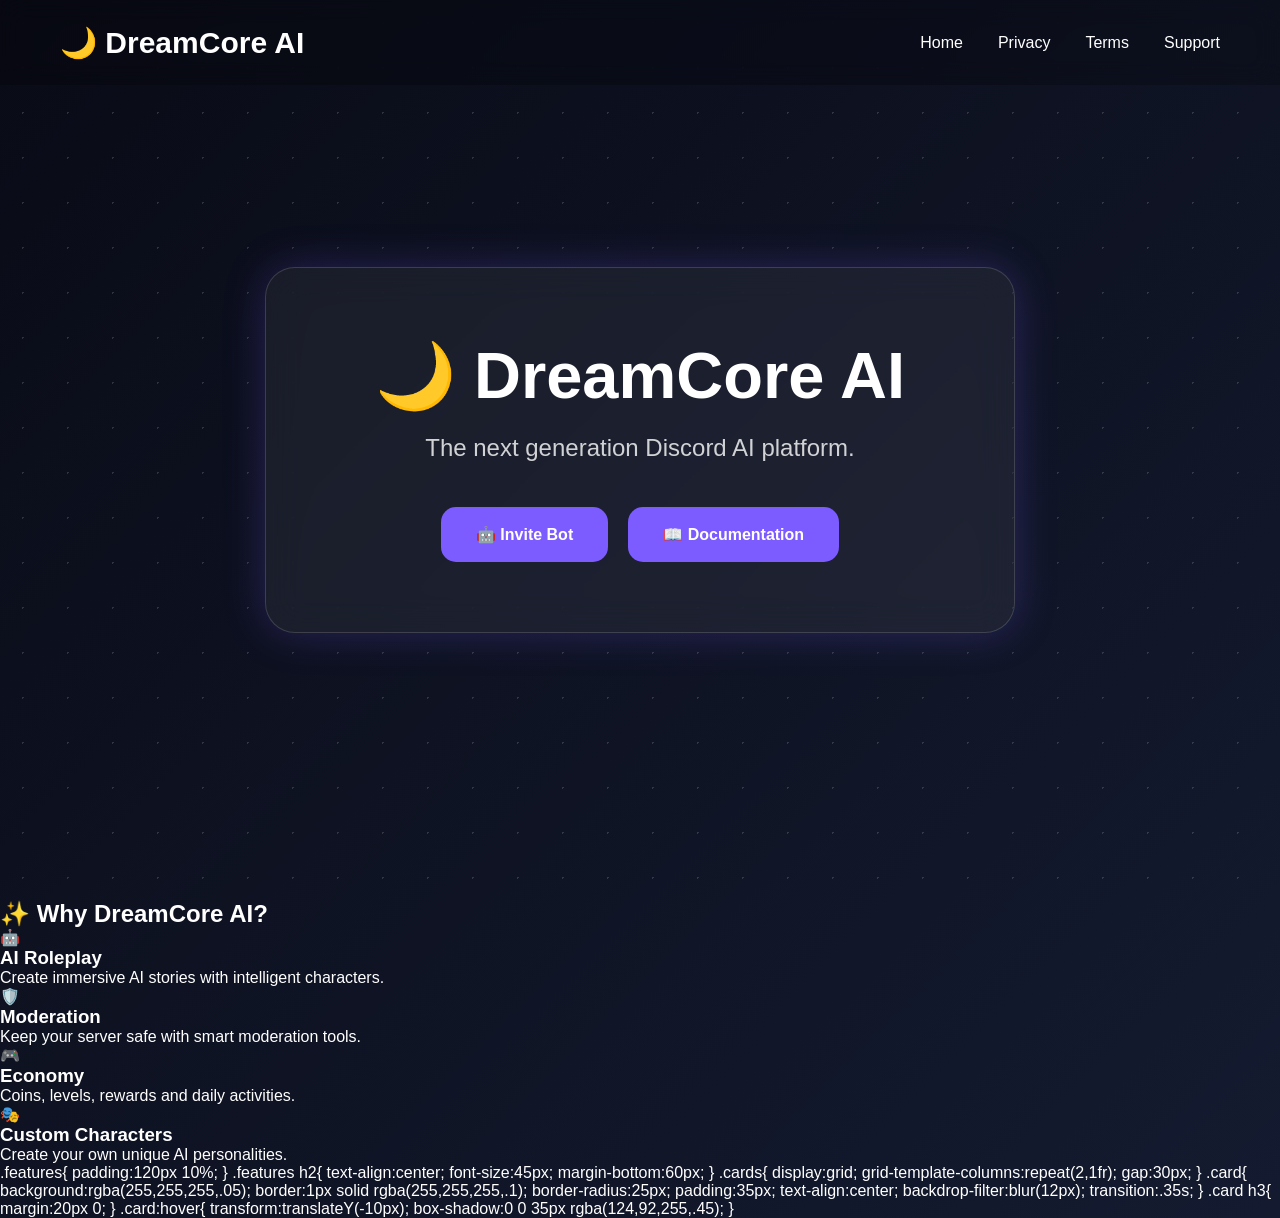
==== index.html @ 028b4680 "Update index.html" ====
<!DOCTYPE html>
<html lang="en">

<head>
    <meta charset="UTF-8">
    <meta name="viewport" content="width=device-width, initial-scale=1.0">
    <title>DreamCore AI</title>

    <link rel="stylesheet" href="css/style.css">
</head>

<body>

    <div class="stars"></div>

    <nav>

        <div class="logo">
            🌙 DreamCore AI
        </div>

        <div class="nav-links">
            <a href="#">Home</a>
            <a href="privacy.html">Privacy</a>
            <a href="terms.html">Terms</a>
            <a href="#">Support</a>
        </div>

    </nav>

    <section class="hero">

        <div class="container">

            <h1>🌙 DreamCore AI</h1>

            <p class="subtitle">
                The next generation Discord AI platform.
            </p>

            <div class="buttons">

                <a href="#">🤖 Invite Bot</a>

                <a href="#">📖 Documentation</a>

            </div>

        </div>

    </section>

    <section class="features">

        <h2>✨ Why DreamCore AI?</h2>

        <div class="cards">

            <div class="card">
                🤖
                <h3>AI Roleplay</h3>
                <p>Create immersive AI stories with intelligent characters.</p>
            </div>

            <div class="card">
                🛡️
                <h3>Moderation</h3>
                <p>Keep your server safe with smart moderation tools.</p>
            </div>

            <div class="card">
                🎮
                <h3>Economy</h3>
                <p>Coins, levels, rewards and daily activities.</p>
            </div>

            <div class="card">
                🎭
                <h3>Custom Characters</h3>
                <p>Create your own unique AI personalities.</p>
            </div>

        </div>

    </section>

</body>

</html>
.features{

    padding:120px 10%;

}

.features h2{

    text-align:center;

    font-size:45px;

    margin-bottom:60px;

}

.cards{

    display:grid;

    grid-template-columns:repeat(2,1fr);

    gap:30px;

}

.card{

    background:rgba(255,255,255,.05);

    border:1px solid rgba(255,255,255,.1);

    border-radius:25px;

    padding:35px;

    text-align:center;

    backdrop-filter:blur(12px);

    transition:.35s;

}

.card h3{

    margin:20px 0;

}

.card:hover{

    transform:translateY(-10px);

    box-shadow:0 0 35px rgba(124,92,255,.45);

}
---- css/style.css ----
*{
    margin:0;
    padding:0;
    box-sizing:border-box;
}

body{

    font-family:Arial,sans-serif;

    background:linear-gradient(135deg,#090B16,#141B30);

    color:white;

    overflow:hidden;

}

.stars{

    position:fixed;

    width:100%;

    height:100%;

    background-image:
    radial-gradient(white 1px,transparent 1px);

    background-size:45px 45px;

    opacity:.15;

    animation:moveStars 45s linear infinite;

    z-index:-1;

}

@keyframes moveStars{

    from{

        transform:translateY(0);

    }

    to{

        transform:translateY(-60px);

    }

}

nav{

    position:fixed;

    top:0;

    width:100%;

    padding:25px 60px;

    display:flex;

    justify-content:space-between;

    align-items:center;

    background:rgba(0,0,0,.2);

    backdrop-filter:blur(12px);

}

.logo{

    font-size:30px;

    font-weight:bold;

}

.nav-links{

    display:flex;

    gap:35px;

}

.nav-links a{

    text-decoration:none;

    color:white;

    transition:.3s;

}

.nav-links a:hover{

    color:#7C5CFF;

}

.hero{

    display:flex;

    justify-content:center;

    align-items:center;

    height:100vh;

}

.container{

    width:750px;

    text-align:center;

    background:rgba(255,255,255,.06);

    border:1px solid rgba(255,255,255,.15);

    backdrop-filter:blur(18px);

    padding:70px;

    border-radius:30px;

    box-shadow:0 0 40px rgba(124,92,255,.25);

}

h1{

    font-size:65px;

    margin-bottom:20px;

}

.subtitle{

    font-size:24px;

    opacity:.8;

    margin-bottom:45px;

}

.buttons{

    display:flex;

    justify-content:center;

    gap:20px;

}

.buttons a{

    background:#7C5CFF;

    color:white;

    text-decoration:none;

    padding:18px 35px;

    border-radius:15px;

    transition:.3s;

    font-weight:bold;

}

.buttons a:hover{

    transform:translateY(-6px);

    box-shadow:0 0 30px rgba(124,92,255,.7);

    background:#5F46D8;

}
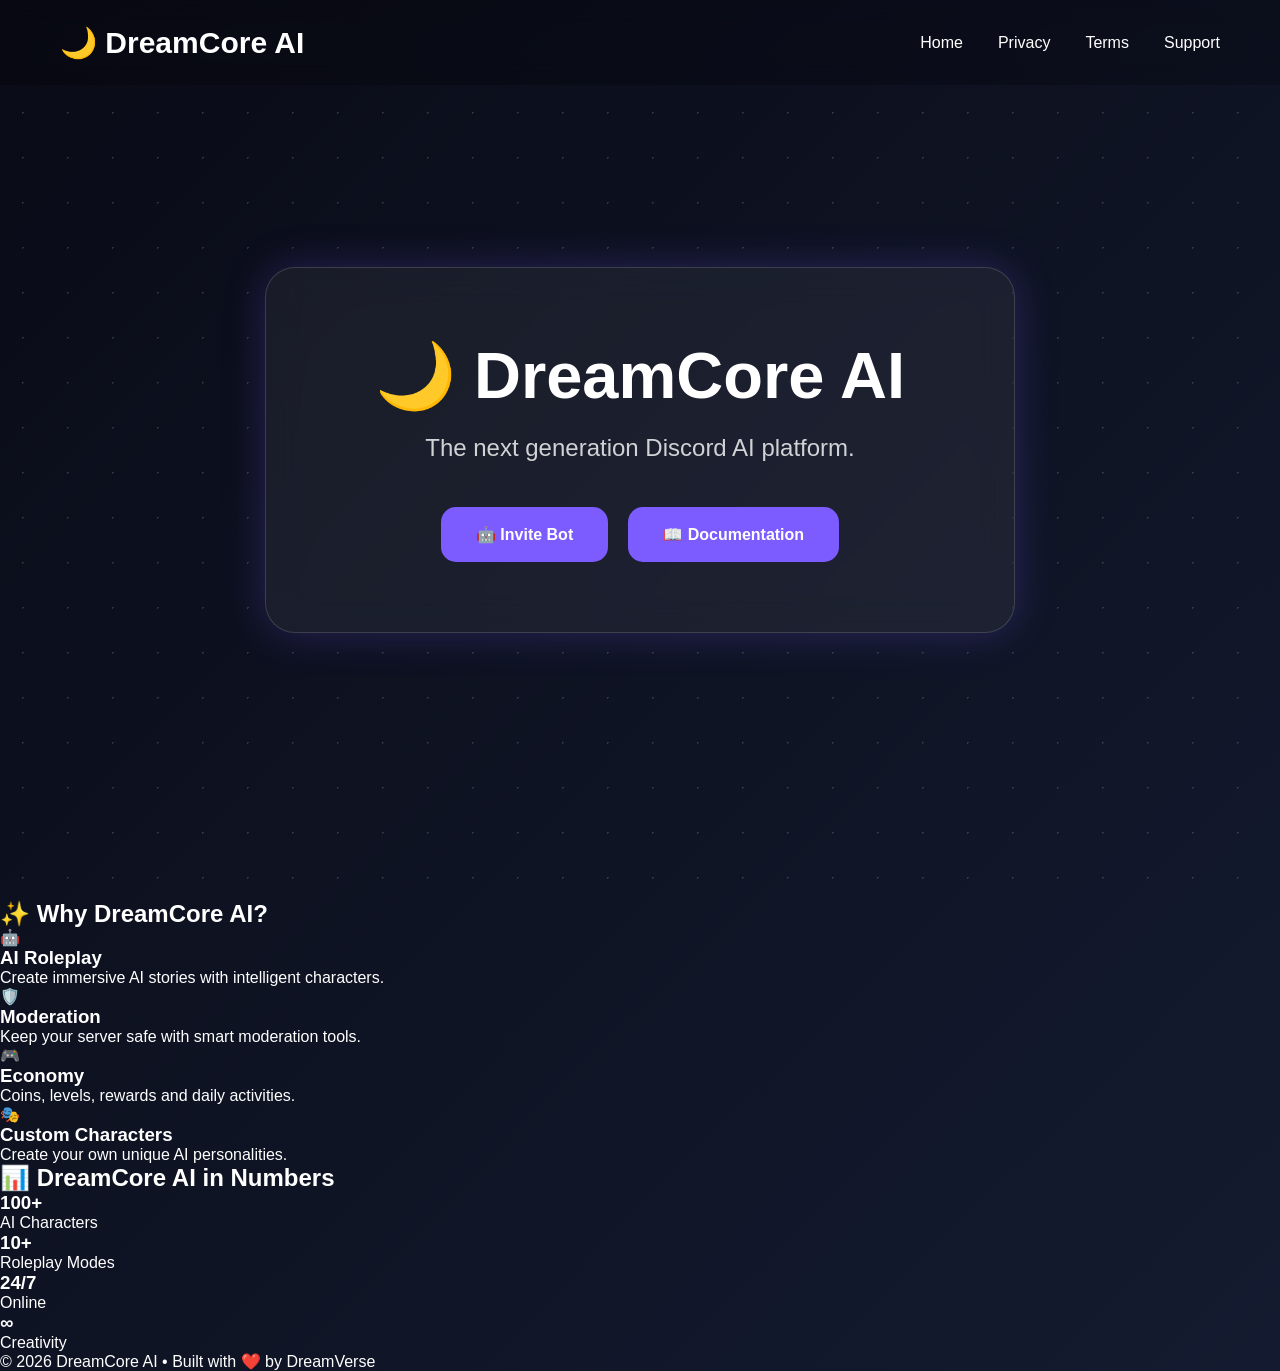
==== commit 003d02f2: "Update index.html" ====
--- a/index.html
+++ b/index.html
@@ -84,63 +84,42 @@
 
     </section>
 
+    <section class="stats">
+
+        <h2>📊 DreamCore AI in Numbers</h2>
+
+        <div class="stats-grid">
+
+            <div class="stat">
+                <h3>100+</h3>
+                <p>AI Characters</p>
+            </div>
+
+            <div class="stat">
+                <h3>10+</h3>
+                <p>Roleplay Modes</p>
+            </div>
+
+            <div class="stat">
+                <h3>24/7</h3>
+                <p>Online</p>
+            </div>
+
+            <div class="stat">
+                <h3>∞</h3>
+                <p>Creativity</p>
+            </div>
+
+        </div>
+
+    </section>
+
+    <footer>
+
+        <p>© 2026 DreamCore AI • Built with ❤️ by DreamVerse</p>
+
+    </footer>
+
 </body>
 
 </html>
-.features{
-
-    padding:120px 10%;
-
-}
-
-.features h2{
-
-    text-align:center;
-
-    font-size:45px;
-
-    margin-bottom:60px;
-
-}
-
-.cards{
-
-    display:grid;
-
-    grid-template-columns:repeat(2,1fr);
-
-    gap:30px;
-
-}
-
-.card{
-
-    background:rgba(255,255,255,.05);
-
-    border:1px solid rgba(255,255,255,.1);
-
-    border-radius:25px;
-
-    padding:35px;
-
-    text-align:center;
-
-    backdrop-filter:blur(12px);
-
-    transition:.35s;
-
-}
-
-.card h3{
-
-    margin:20px 0;
-
-}
-
-.card:hover{
-
-    transform:translateY(-10px);
-
-    box-shadow:0 0 35px rgba(124,92,255,.45);
-
-}
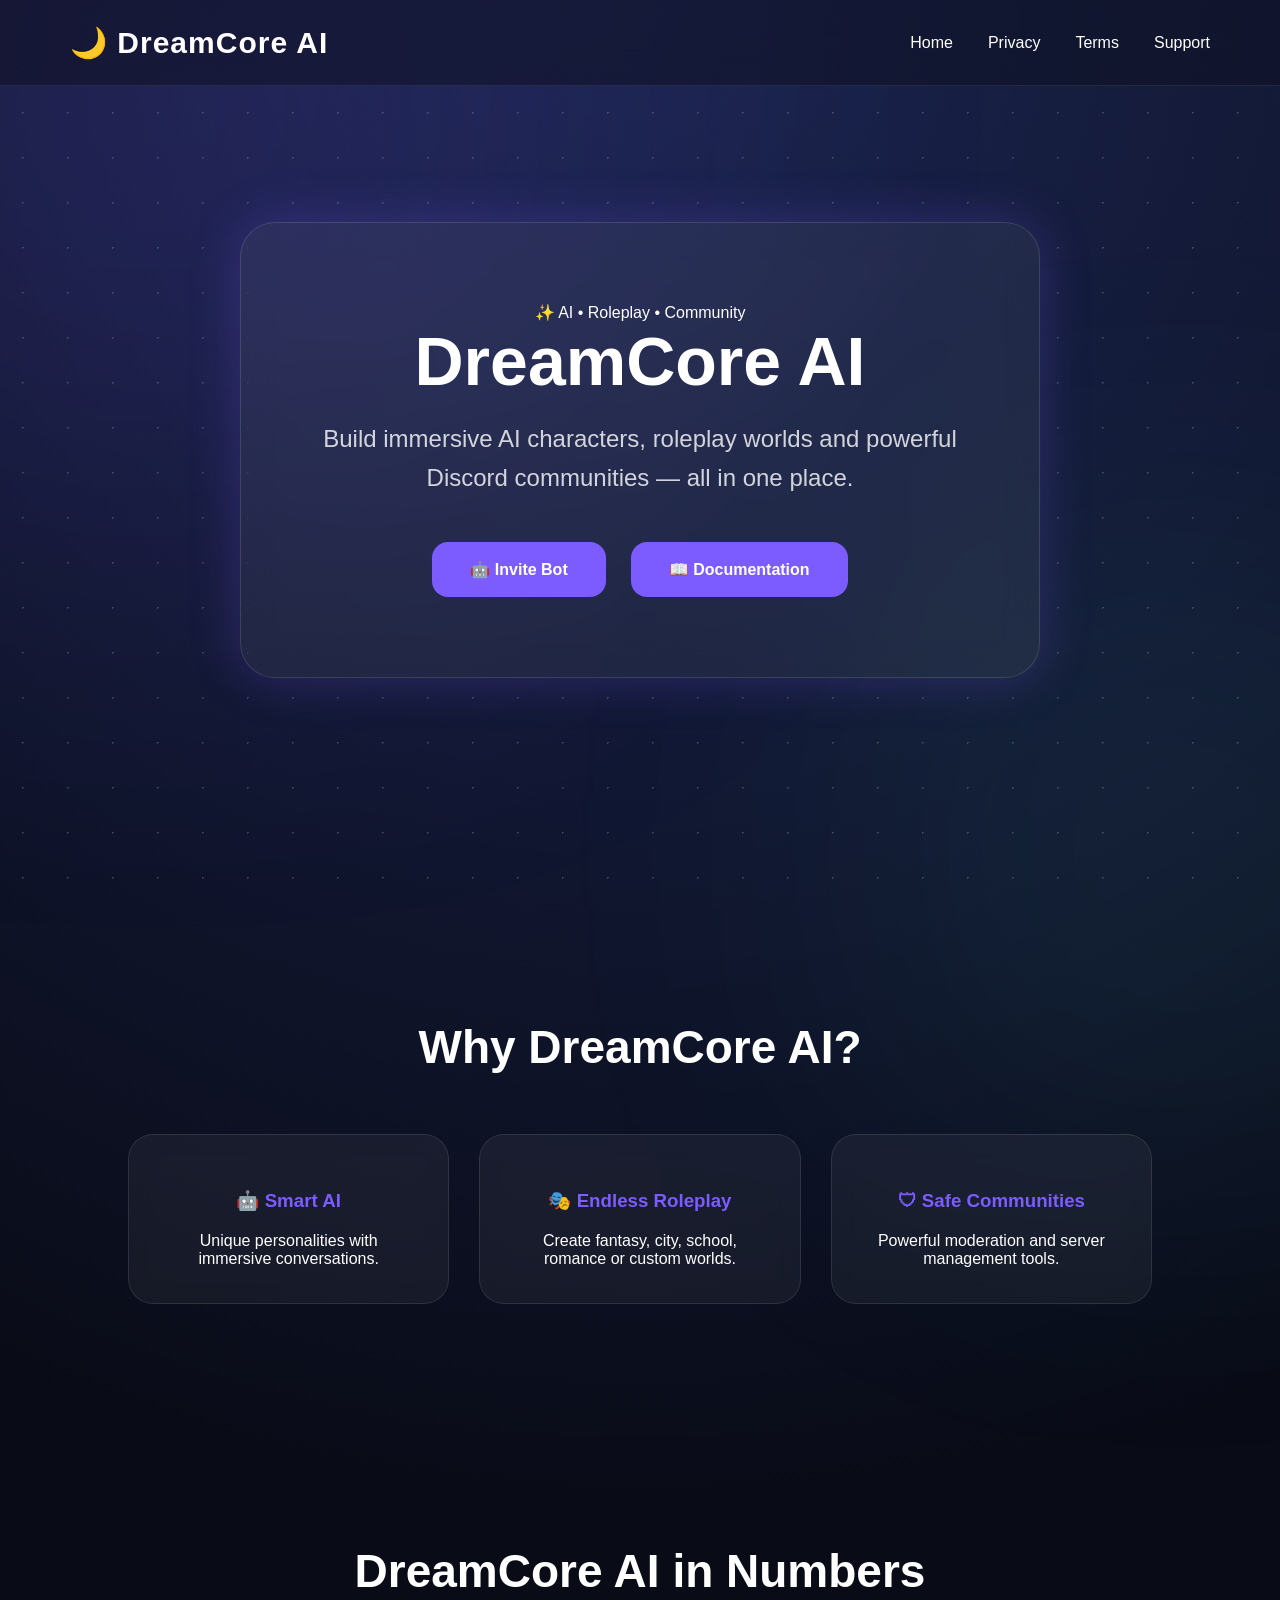
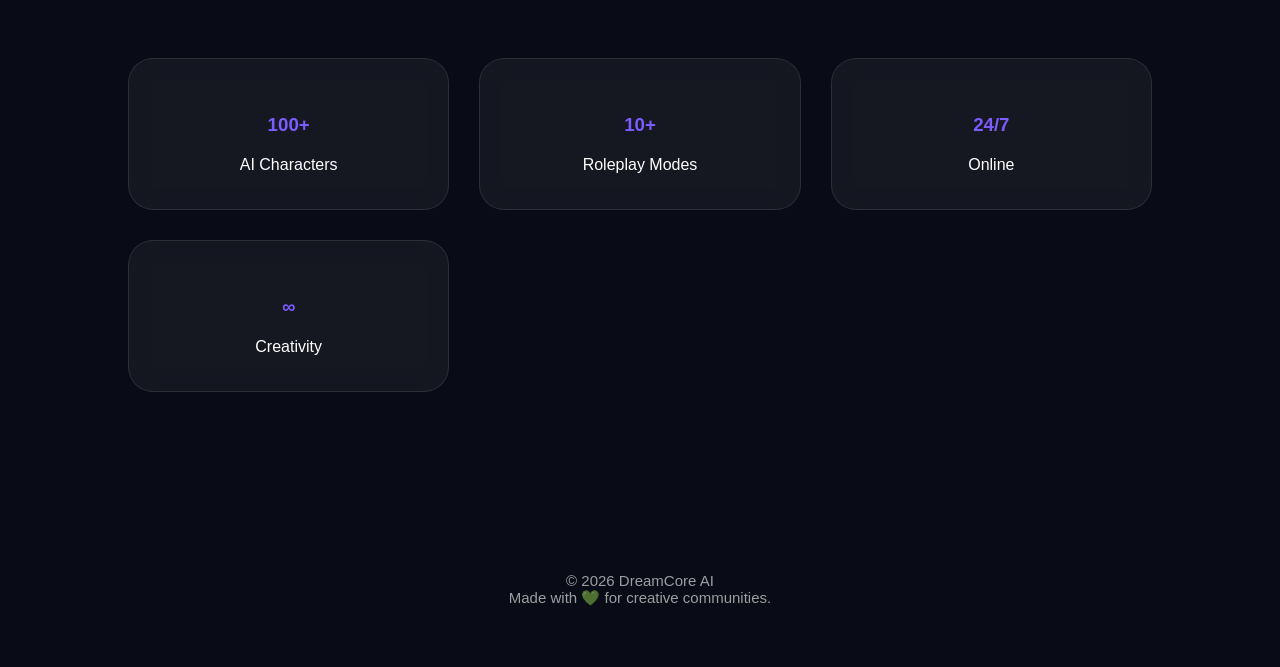
==== commit eff6a171: "Update index.html" ====
--- a/index.html
+++ b/index.html
@@ -1,124 +1,114 @@
-<!DOCTYPE html>
+<!DOCTYPE html><!DOCTYPE html>
 <html lang="en">
 
 <head>
     <meta charset="UTF-8">
     <meta name="viewport" content="width=device-width, initial-scale=1.0">
     <title>DreamCore AI</title>
-
     <link rel="stylesheet" href="css/style.css">
 </head>
 
 <body>
 
-    <div class="stars"></div>
+<div class="stars"></div>
 
-    <nav>
+<nav>
 
-        <div class="logo">
-            🌙 DreamCore AI
+    <div class="logo">
+        🌙 DreamCore AI
+    </div>
+
+    <div class="nav-links">
+        <a href="#">Home</a>
+        <a href="privacy.html">Privacy</a>
+        <a href="terms.html">Terms</a>
+        <a href="#">Support</a>
+    </div>
+
+</nav>
+
+<section class="hero">
+
+    <div class="container">
+
+        <span class="badge">✨ AI • Roleplay • Community</span>
+
+        <h1>DreamCore AI</h1>
+
+        <p class="subtitle">
+            Build immersive AI characters, roleplay worlds and powerful Discord communities — all in one place.
+        </p>
+
+        <div class="buttons">
+            <a href="#">🤖 Invite Bot</a>
+            <a href="#">📖 Documentation</a>
         </div>
 
-        <div class="nav-links">
-            <a href="#">Home</a>
-            <a href="privacy.html">Privacy</a>
-            <a href="terms.html">Terms</a>
-            <a href="#">Support</a>
+    </div>
+
+</section>
+
+<section class="features">
+
+    <h2>Why DreamCore AI?</h2>
+
+    <div class="cards">
+
+        <div class="card">
+            <h3>🤖 Smart AI</h3>
+            <p>Unique personalities with immersive conversations.</p>
         </div>
 
-    </nav>
-
-    <section class="hero">
-
-        <div class="container">
-
-            <h1>🌙 DreamCore AI</h1>
-
-            <p class="subtitle">
-                The next generation Discord AI platform.
-            </p>
-
-            <div class="buttons">
-
-                <a href="#">🤖 Invite Bot</a>
-
-                <a href="#">📖 Documentation</a>
-
-            </div>
-
+        <div class="card">
+            <h3>🎭 Endless Roleplay</h3>
+            <p>Create fantasy, city, school, romance or custom worlds.</p>
         </div>
 
-    </section>
-
-    <section class="features">
-
-        <h2>✨ Why DreamCore AI?</h2>
-
-        <div class="cards">
-
-            <div class="card">
-                🤖
-                <h3>AI Roleplay</h3>
-                <p>Create immersive AI stories with intelligent characters.</p>
-            </div>
-
-            <div class="card">
-                🛡️
-                <h3>Moderation</h3>
-                <p>Keep your server safe with smart moderation tools.</p>
-            </div>
-
-            <div class="card">
-                🎮
-                <h3>Economy</h3>
-                <p>Coins, levels, rewards and daily activities.</p>
-            </div>
-
-            <div class="card">
-                🎭
-                <h3>Custom Characters</h3>
-                <p>Create your own unique AI personalities.</p>
-            </div>
-
+        <div class="card">
+            <h3>🛡 Safe Communities</h3>
+            <p>Powerful moderation and server management tools.</p>
         </div>
 
-    </section>
+    </div>
 
-    <section class="stats">
+</section>
 
-        <h2>📊 DreamCore AI in Numbers</h2>
+<section class="stats">
 
-        <div class="stats-grid">
+    <h2>DreamCore AI in Numbers</h2>
 
-            <div class="stat">
-                <h3>100+</h3>
-                <p>AI Characters</p>
-            </div>
+    <div class="stats-grid">
 
-            <div class="stat">
-                <h3>10+</h3>
-                <p>Roleplay Modes</p>
-            </div>
-
-            <div class="stat">
-                <h3>24/7</h3>
-                <p>Online</p>
-            </div>
-
-            <div class="stat">
-                <h3>∞</h3>
-                <p>Creativity</p>
-            </div>
-
+        <div class="stat">
+            <h3>100+</h3>
+            <p>AI Characters</p>
         </div>
 
-    </section>
+        <div class="stat">
+            <h3>10+</h3>
+            <p>Roleplay Modes</p>
+        </div>
 
-    <footer>
+        <div class="stat">
+            <h3>24/7</h3>
+            <p>Online</p>
+        </div>
 
-        <p>© 2026 DreamCore AI • Built with ❤️ by DreamVerse</p>
+        <div class="stat">
+            <h3>∞</h3>
+            <p>Creativity</p>
+        </div>
 
-    </footer>
+    </div>
+
+</section>
+
+<footer>
+
+    <p>© 2026 DreamCore AI</p>
+    <p>Made with 💚 for creative communities.</p>
+
+</footer>
 
 </body>
 
--- a/css/style.css
+++ b/css/style.css
@@ -4,193 +4,350 @@
     box-sizing:border-box;
 }
 
+html{
+    scroll-behavior:smooth;
+}
+
 body{
 
     font-family:Arial,sans-serif;
 
-    background:linear-gradient(135deg,#090B16,#141B30);
-
     color:white;
 
-    overflow:hidden;
-
-}
+    background:
+    radial-gradient(circle at top,#1b2550,#090b16 65%);
+
+    overflow-x:hidden;
+
+}
+
+/* ---------------- Stars ---------------- */
 
 .stars{
 
     position:fixed;
 
-    width:100%;
-
-    height:100%;
+    inset:0;
 
     background-image:
-    radial-gradient(white 1px,transparent 1px);
+        radial-gradient(white 1px,transparent 1px);
 
     background-size:45px 45px;
 
-    opacity:.15;
-
-    animation:moveStars 45s linear infinite;
-
-    z-index:-1;
+    opacity:.18;
+
+    animation:moveStars 60s linear infinite;
+
+    z-index:-3;
 
 }
 
 @keyframes moveStars{
 
-    from{
-
-        transform:translateY(0);
-
-    }
-
-    to{
-
-        transform:translateY(-60px);
-
-    }
-
-}
+from{
+transform:translateY(0);
+}
+
+to{
+transform:translateY(-80px);
+}
+
+}
+
+/* ---------------- Glow ---------------- */
+
+body::before{
+
+content:"";
+
+position:fixed;
+
+width:700px;
+height:700px;
+
+background:#7C5CFF;
+
+filter:blur(220px);
+
+opacity:.18;
+
+top:-250px;
+left:-200px;
+
+z-index:-2;
+
+}
+
+body::after{
+
+content:"";
+
+position:fixed;
+
+width:500px;
+height:500px;
+
+background:#4DEEEA;
+
+filter:blur(180px);
+
+opacity:.10;
+
+bottom:-200px;
+right:-150px;
+
+z-index:-2;
+
+}
+
+/* ---------------- Navbar ---------------- */
 
 nav{
 
-    position:fixed;
-
-    top:0;
-
-    width:100%;
-
-    padding:25px 60px;
-
-    display:flex;
-
-    justify-content:space-between;
-
-    align-items:center;
-
-    background:rgba(0,0,0,.2);
-
-    backdrop-filter:blur(12px);
+position:fixed;
+
+top:0;
+
+width:100%;
+
+padding:25px 70px;
+
+display:flex;
+
+justify-content:space-between;
+
+align-items:center;
+
+background:rgba(15,18,35,.55);
+
+backdrop-filter:blur(18px);
+
+border-bottom:1px solid rgba(255,255,255,.08);
+
+z-index:1000;
 
 }
 
 .logo{
 
-    font-size:30px;
-
-    font-weight:bold;
+font-size:30px;
+
+font-weight:bold;
+
+letter-spacing:1px;
 
 }
 
 .nav-links{
 
-    display:flex;
-
-    gap:35px;
+display:flex;
+
+gap:35px;
 
 }
 
 .nav-links a{
 
-    text-decoration:none;
-
-    color:white;
-
-    transition:.3s;
+color:white;
+
+text-decoration:none;
+
+transition:.3s;
 
 }
 
 .nav-links a:hover{
 
-    color:#7C5CFF;
-
-}
+color:#7C5CFF;
+
+}
+
+/* ---------------- Hero ---------------- */
 
 .hero{
 
-    display:flex;
-
-    justify-content:center;
-
-    align-items:center;
-
-    height:100vh;
+display:flex;
+
+justify-content:center;
+
+align-items:center;
+
+height:100vh;
+
+padding:40px;
 
 }
 
 .container{
 
-    width:750px;
-
-    text-align:center;
-
-    background:rgba(255,255,255,.06);
-
-    border:1px solid rgba(255,255,255,.15);
-
-    backdrop-filter:blur(18px);
-
-    padding:70px;
-
-    border-radius:30px;
-
-    box-shadow:0 0 40px rgba(124,92,255,.25);
+width:800px;
+
+padding:80px;
+
+border-radius:35px;
+
+background:rgba(255,255,255,.06);
+
+border:1px solid rgba(255,255,255,.12);
+
+backdrop-filter:blur(18px);
+
+box-shadow:0 0 50px rgba(124,92,255,.25);
+
+text-align:center;
+
+animation:floatCard 5s ease-in-out infinite;
+
+}
+
+@keyframes floatCard{
+
+0%{transform:translateY(0);}
+50%{transform:translateY(-8px);}
+100%{transform:translateY(0);}
 
 }
 
 h1{
 
-    font-size:65px;
-
-    margin-bottom:20px;
+font-size:68px;
+
+margin-bottom:20px;
 
 }
 
 .subtitle{
 
-    font-size:24px;
-
-    opacity:.8;
-
-    margin-bottom:45px;
+font-size:24px;
+
+opacity:.8;
+
+margin-bottom:45px;
+
+line-height:1.6;
 
 }
 
 .buttons{
 
-    display:flex;
-
-    justify-content:center;
-
-    gap:20px;
+display:flex;
+
+justify-content:center;
+
+gap:25px;
+
+flex-wrap:wrap;
 
 }
 
 .buttons a{
 
-    background:#7C5CFF;
-
-    color:white;
-
-    text-decoration:none;
-
-    padding:18px 35px;
-
-    border-radius:15px;
-
-    transition:.3s;
-
-    font-weight:bold;
+background:#7C5CFF;
+
+padding:18px 38px;
+
+border-radius:16px;
+
+text-decoration:none;
+
+color:white;
+
+font-weight:bold;
+
+transition:.35s;
 
 }
 
 .buttons a:hover{
 
-    transform:translateY(-6px);
-
-    box-shadow:0 0 30px rgba(124,92,255,.7);
-
-    background:#5F46D8;
-
-}
+transform:translateY(-6px);
+
+box-shadow:0 0 35px rgba(124,92,255,.6);
+
+background:#6548ff;
+
+}
+
+/* ---------------- Sections ---------------- */
+
+.features,
+.stats{
+
+padding:120px 10%;
+
+}
+
+.features h2,
+.stats h2{
+
+text-align:center;
+
+font-size:46px;
+
+margin-bottom:60px;
+
+}
+
+/* ---------------- Cards ---------------- */
+
+.cards,
+.stats-grid{
+
+display:grid;
+
+grid-template-columns:repeat(auto-fit,minmax(250px,1fr));
+
+gap:30px;
+
+}
+
+.card,
+.stat{
+
+background:rgba(255,255,255,.05);
+
+border:1px solid rgba(255,255,255,.1);
+
+border-radius:25px;
+
+padding:35px;
+
+text-align:center;
+
+backdrop-filter:blur(12px);
+
+transition:.35s;
+
+}
+
+.card:hover,
+.stat:hover{
+
+transform:translateY(-10px);
+
+box-shadow:0 0 35px rgba(124,92,255,.4);
+
+}
+
+.card h3,
+.stat h3{
+
+margin:20px 0;
+
+color:#7C5CFF;
+
+}
+
+/* ---------------- Footer ---------------- */
+
+footer{
+
+padding:60px;
+
+text-align:center;
+
+opacity:.6;
+
+font-size:15px;
+
+}
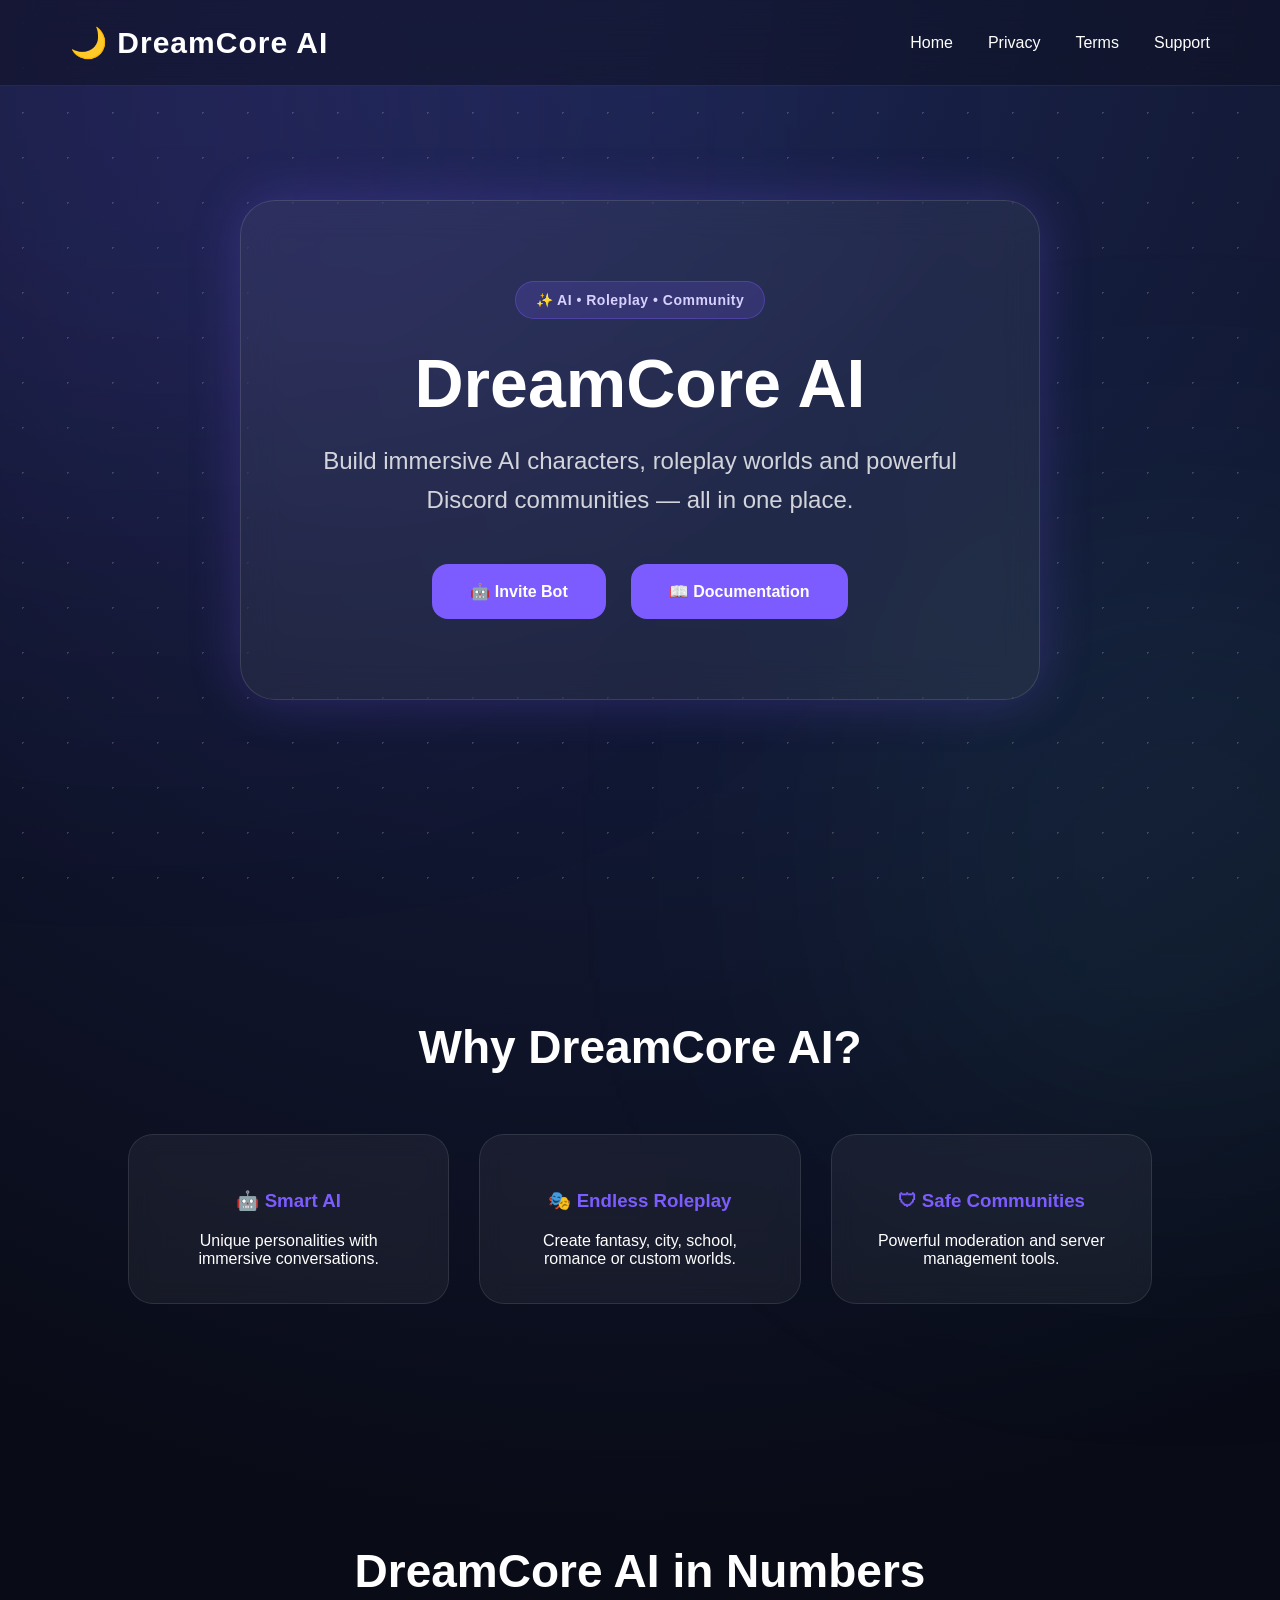
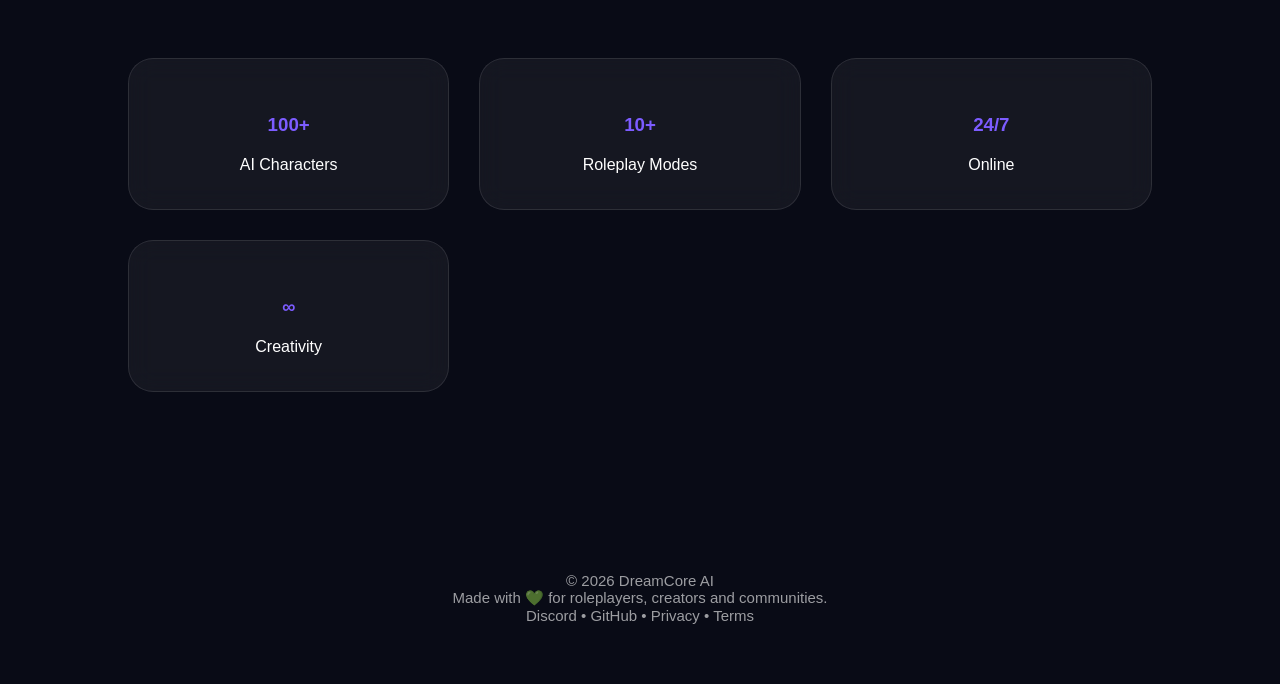
==== commit 9a463d86: "Update index.html" ====
--- a/index.html
+++ b/index.html
@@ -1,4 +1,4 @@
-<!DOCTYPE html><!DOCTYPE html>
+<!DOCTYPE html>
 <html lang="en">
 
 <head>
@@ -10,105 +10,110 @@
 
 <body>
 
-<div class="stars"></div>
+    <div class="stars"></div>
 
-<nav>
+    <nav>
 
-    <div class="logo">
-        🌙 DreamCore AI
-    </div>
+        <div class="logo">
+            🌙 DreamCore AI
+        </div>
 
-    <div class="nav-links">
-        <a href="#">Home</a>
-        <a href="privacy.html">Privacy</a>
-        <a href="terms.html">Terms</a>
-        <a href="#">Support</a>
-    </div>
+        <div class="nav-links">
+            <a href="index.html">Home</a>
+            <a href="privacy.html">Privacy</a>
+            <a href="terms.html">Terms</a>
+            <a href="support.html">Support</a>
+        </div>
 
-</nav>
+    </nav>
 
-<section class="hero">
+    <section class="hero">
 
-    <div class="container">
+        <div class="container">
 
-        <span class="badge">✨ AI • Roleplay • Community</span>
+            <span class="badge">✨ AI • Roleplay • Community</span>
 
-        <h1>DreamCore AI</h1>
+            <h1>DreamCore AI</h1>
 
-        <p class="subtitle">
-            Build immersive AI characters, roleplay worlds and powerful Discord communities — all in one place.
+            <p class="subtitle">
+                Build immersive AI characters, roleplay worlds and powerful Discord communities — all in one place.
+            </p>
+
+            <div class="buttons">
+                <a href="#">🤖 Invite Bot</a>
+                <a href="#">📖 Documentation</a>
+            </div>
+
+        </div>
+
+    </section>
+
+    <section class="features">
+
+        <h2>Why DreamCore AI?</h2>
+
+        <div class="cards">
+
+            <div class="card">
+                <h3>🤖 Smart AI</h3>
+                <p>Unique personalities with immersive conversations.</p>
+            </div>
+
+            <div class="card">
+                <h3>🎭 Endless Roleplay</h3>
+                <p>Create fantasy, city, school, romance or custom worlds.</p>
+            </div>
+
+            <div class="card">
+                <h3>🛡 Safe Communities</h3>
+                <p>Powerful moderation and server management tools.</p>
+            </div>
+
+        </div>
+
+    </section>
+
+    <section class="stats">
+
+        <h2>DreamCore AI in Numbers</h2>
+
+        <div class="stats-grid">
+
+            <div class="stat">
+                <h3>100+</h3>
+                <p>AI Characters</p>
+            </div>
+
+            <div class="stat">
+                <h3>10+</h3>
+                <p>Roleplay Modes</p>
+            </div>
+
+            <div class="stat">
+                <h3>24/7</h3>
+                <p>Online</p>
+            </div>
+
+            <div class="stat">
+                <h3>∞</h3>
+                <p>Creativity</p>
+            </div>
+
+        </div>
+
+    </section>
+
+    <footer>
+
+        <p>© 2026 DreamCore AI</p>
+
+        <p>Made with 💚 for roleplayers, creators and communities.</p>
+
+        <p>
+            Discord • GitHub • Privacy • Terms
         </p>
 
-        <div class="buttons">
-            <a href="#">🤖 Invite Bot</a>
-            <a href="#">📖 Documentation</a>
-        </div>
-
-    </div>
-
-</section>
-
-<section class="features">
-
-    <h2>Why DreamCore AI?</h2>
-
-    <div class="cards">
-
-        <div class="card">
-            <h3>🤖 Smart AI</h3>
-            <p>Unique personalities with immersive conversations.</p>
-        </div>
-
-        <div class="card">
-            <h3>🎭 Endless Roleplay</h3>
-            <p>Create fantasy, city, school, romance or custom worlds.</p>
-        </div>
-
-        <div class="card">
-            <h3>🛡 Safe Communities</h3>
-            <p>Powerful moderation and server management tools.</p>
-        </div>
-
-    </div>
-
-</section>
-
-<section class="stats">
-
-    <h2>DreamCore AI in Numbers</h2>
-
-    <div class="stats-grid">
-
-        <div class="stat">
-            <h3>100+</h3>
-            <p>AI Characters</p>
-        </div>
-
-        <div class="stat">
-            <h3>10+</h3>
-            <p>Roleplay Modes</p>
-        </div>
-
-        <div class="stat">
-            <h3>24/7</h3>
-            <p>Online</p>
-        </div>
-
-        <div class="stat">
-            <h3>∞</h3>
-            <p>Creativity</p>
-        </div>
-
-    </div>
-
-</section>
-
-<footer>
-
-    <p>© 2026 DreamCore AI</p>
-    <p>Made with 💚 for creative communities.</p>
-
-</footer>
+    </footer>
 
 </body>
 
--- a/css/style.css
+++ b/css/style.css
@@ -351,3 +351,26 @@
 font-size:15px;
 
 }
+.badge{
+
+display:inline-block;
+
+padding:10px 20px;
+
+margin-bottom:25px;
+
+border-radius:999px;
+
+background:rgba(124,92,255,.18);
+
+border:1px solid rgba(124,92,255,.35);
+
+color:#d8d1ff;
+
+font-size:14px;
+
+font-weight:bold;
+
+letter-spacing:.5px;
+
+}
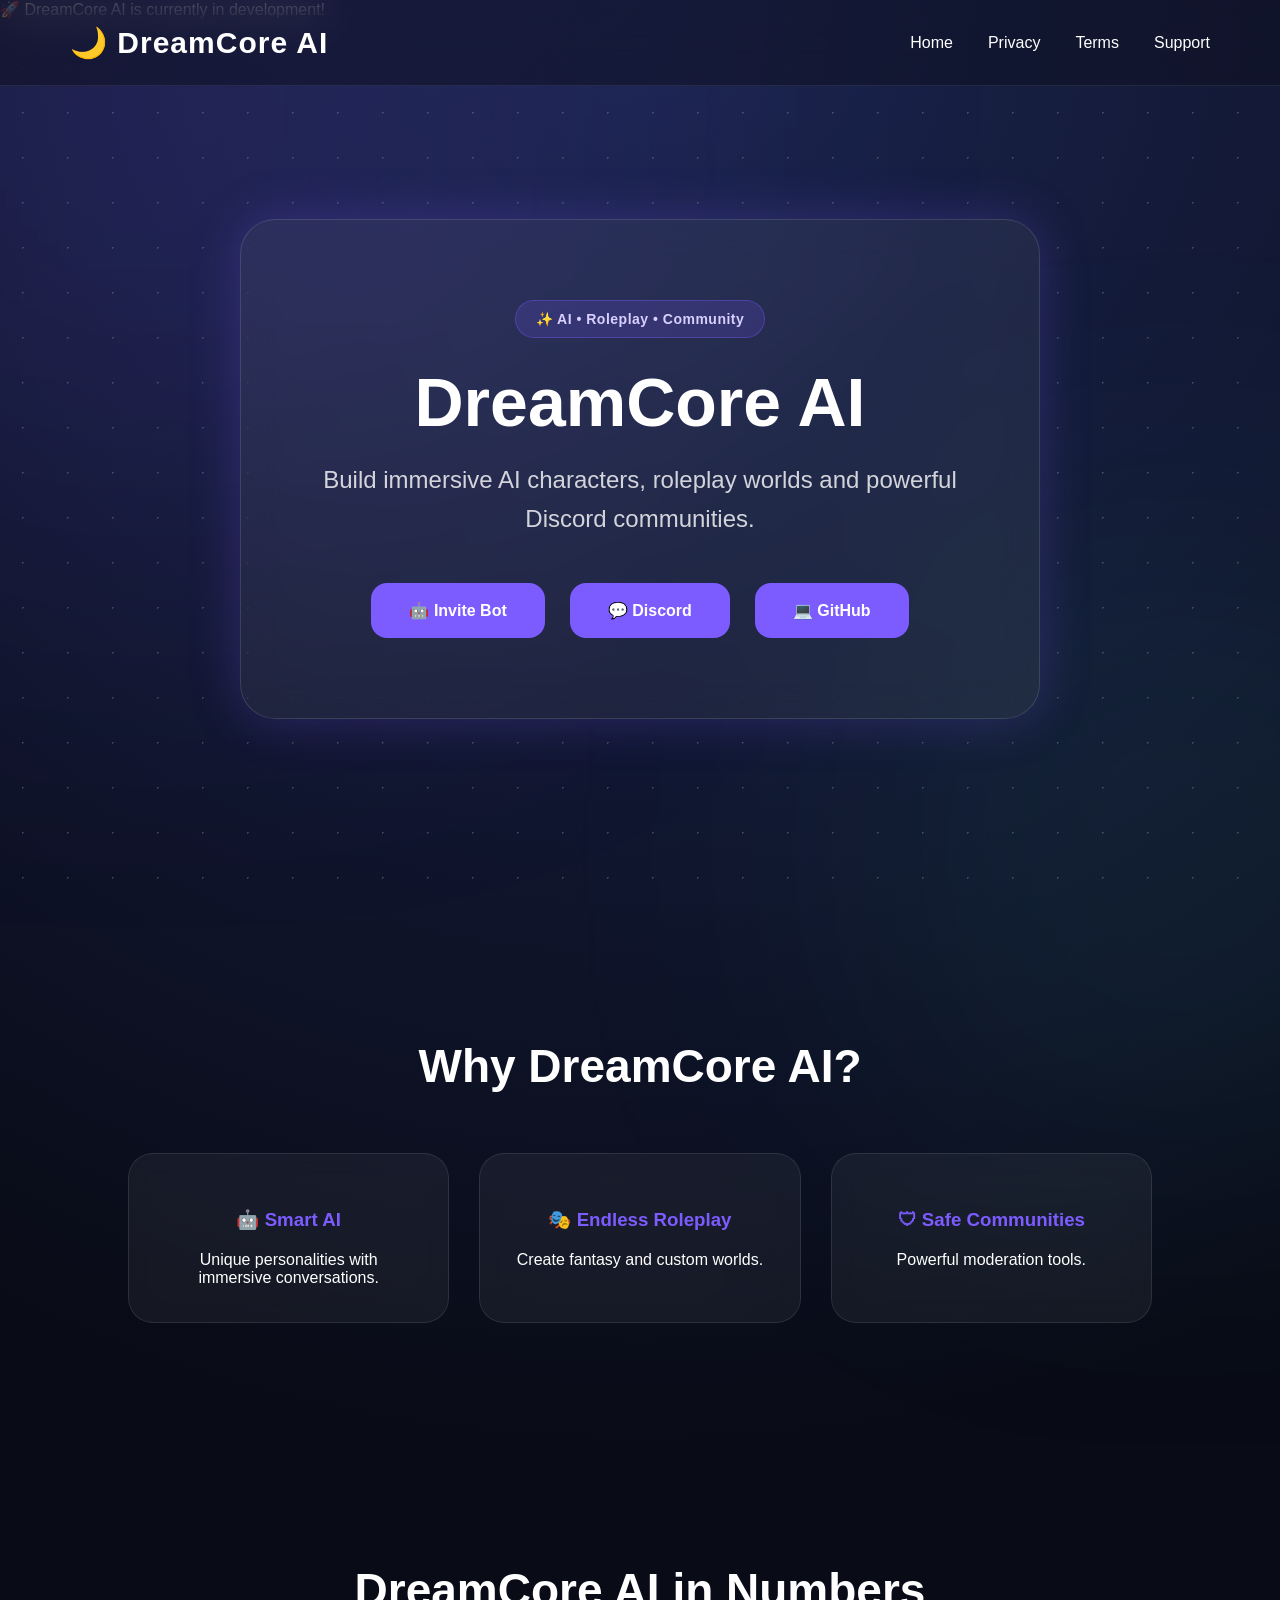
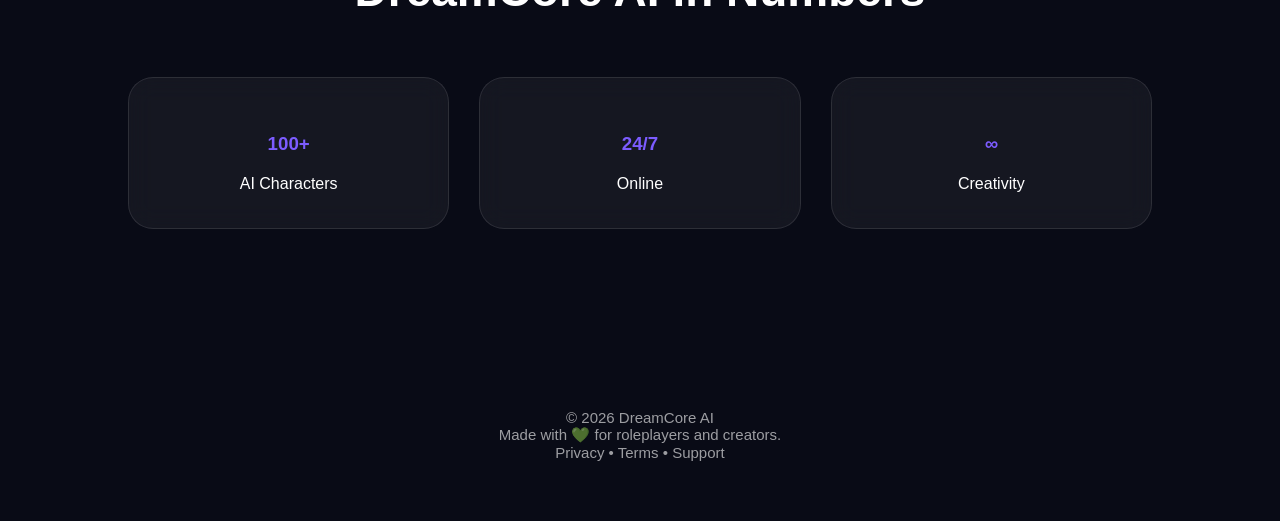
==== commit d3e05b8e: "Update index.html" ====
--- a/index.html
+++ b/index.html
@@ -11,6 +11,10 @@
 <body>
 
     <div class="stars"></div>
+
+    <div class="announcement">
+        🚀 DreamCore AI is currently in development!
+    </div>
 
     <nav>
 
@@ -36,12 +40,13 @@
             <h1>DreamCore AI</h1>
 
             <p class="subtitle">
-                Build immersive AI characters, roleplay worlds and powerful Discord communities — all in one place.
+                Build immersive AI characters, roleplay worlds and powerful Discord communities.
             </p>
 
             <div class="buttons">
                 <a href="#">🤖 Invite Bot</a>
-                <a href="#">📖 Documentation</a>
+                <a href="#">💬 Discord</a>
+                <a href="#">💻 GitHub</a>
             </div>
 
         </div>
@@ -61,12 +66,12 @@
 
             <div class="card">
                 <h3>🎭 Endless Roleplay</h3>
-                <p>Create fantasy, city, school, romance or custom worlds.</p>
+                <p>Create fantasy and custom worlds.</p>
             </div>
 
             <div class="card">
                 <h3>🛡 Safe Communities</h3>
-                <p>Powerful moderation and server management tools.</p>
+                <p>Powerful moderation tools.</p>
             </div>
 
         </div>
@@ -82,11 +87,6 @@
             <div class="stat">
                 <h3>100+</h3>
                 <p>AI Characters</p>
-            </div>
-
-            <div class="stat">
-                <h3>10+</h3>
-                <p>Roleplay Modes</p>
             </div>
 
             <div class="stat">
@@ -107,10 +107,10 @@
 
         <p>© 2026 DreamCore AI</p>
 
-        <p>Made with 💚 for roleplayers, creators and communities.</p>
+        <p>Made with 💚 for roleplayers and creators.</p>
 
         <p>
-            Discord • GitHub • Privacy • Terms
+            Privacy • Terms • Support
         </p>
 
     </footer>
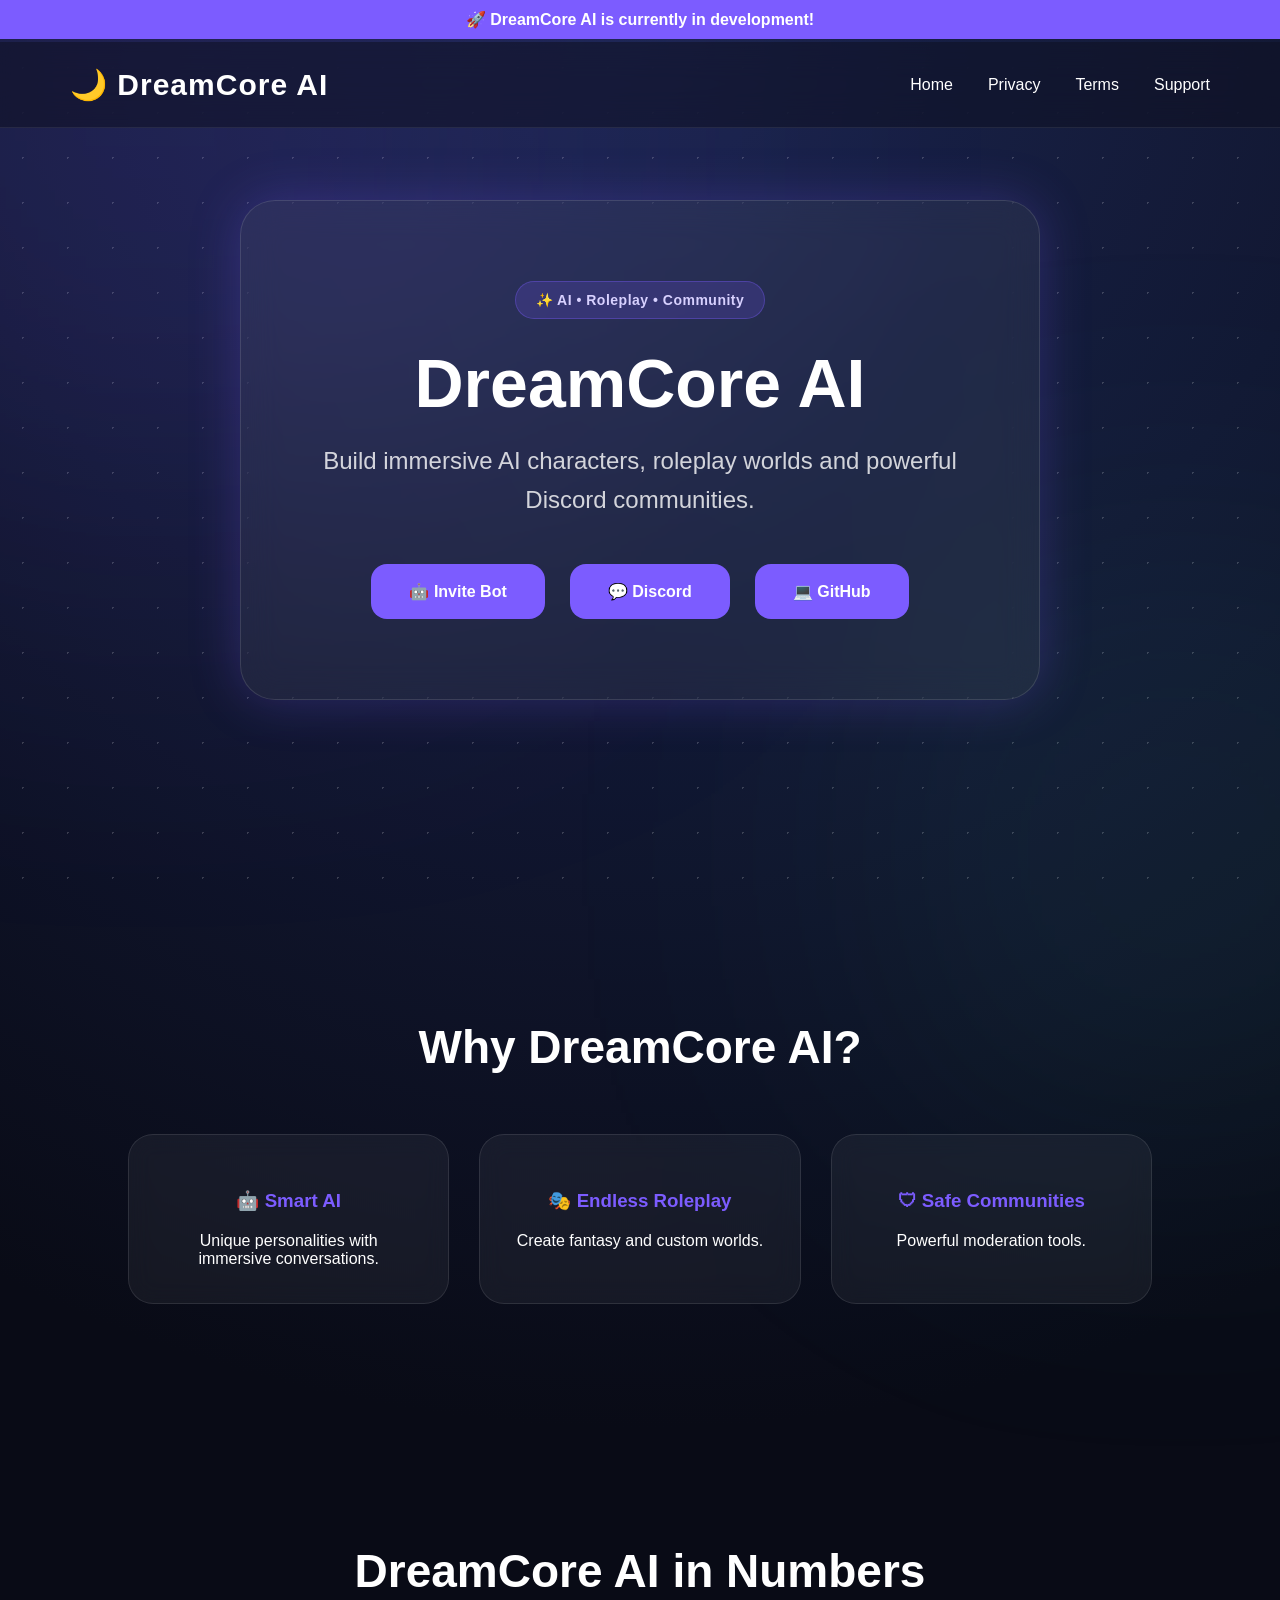
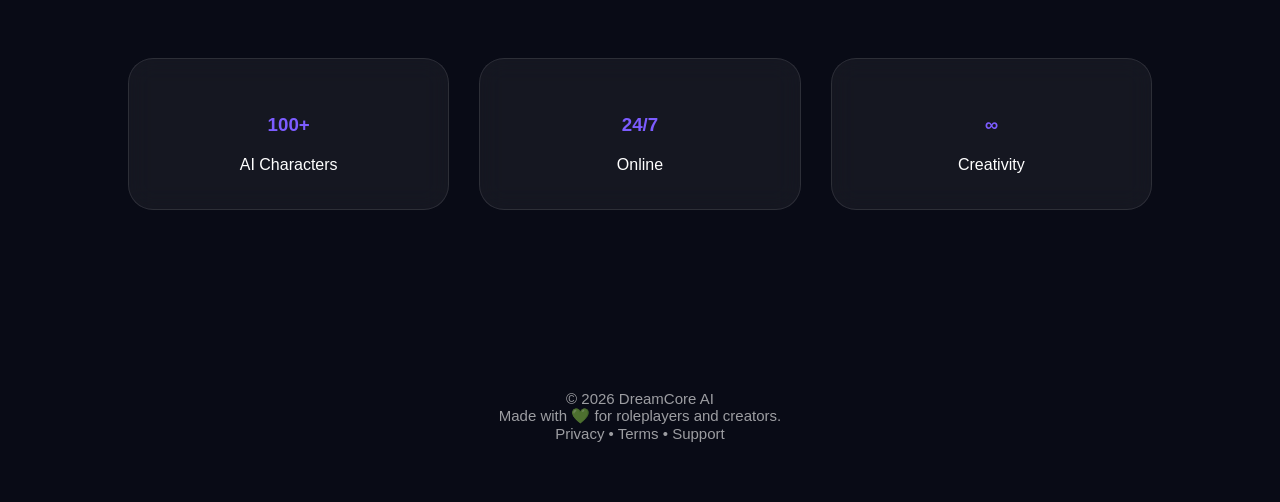
==== commit 65c079c4: "Update index.html" ====
--- a/index.html
+++ b/index.html
@@ -115,6 +115,8 @@
 
     </footer>
 
+    <script src="js/main.js"></script>
+
 </body>
 
 </html>
--- a/css/style.css
+++ b/css/style.css
@@ -374,3 +374,28 @@
 letter-spacing:.5px;
 
 }
+.announcement{
+
+    background:#7C5CFF;
+
+    text-align:center;
+
+    padding:10px;
+
+    font-weight:bold;
+
+    position:fixed;
+
+    width:100%;
+
+    top:0;
+
+    z-index:2000;
+
+}
+
+nav{
+
+    margin-top:42px;
+
+}
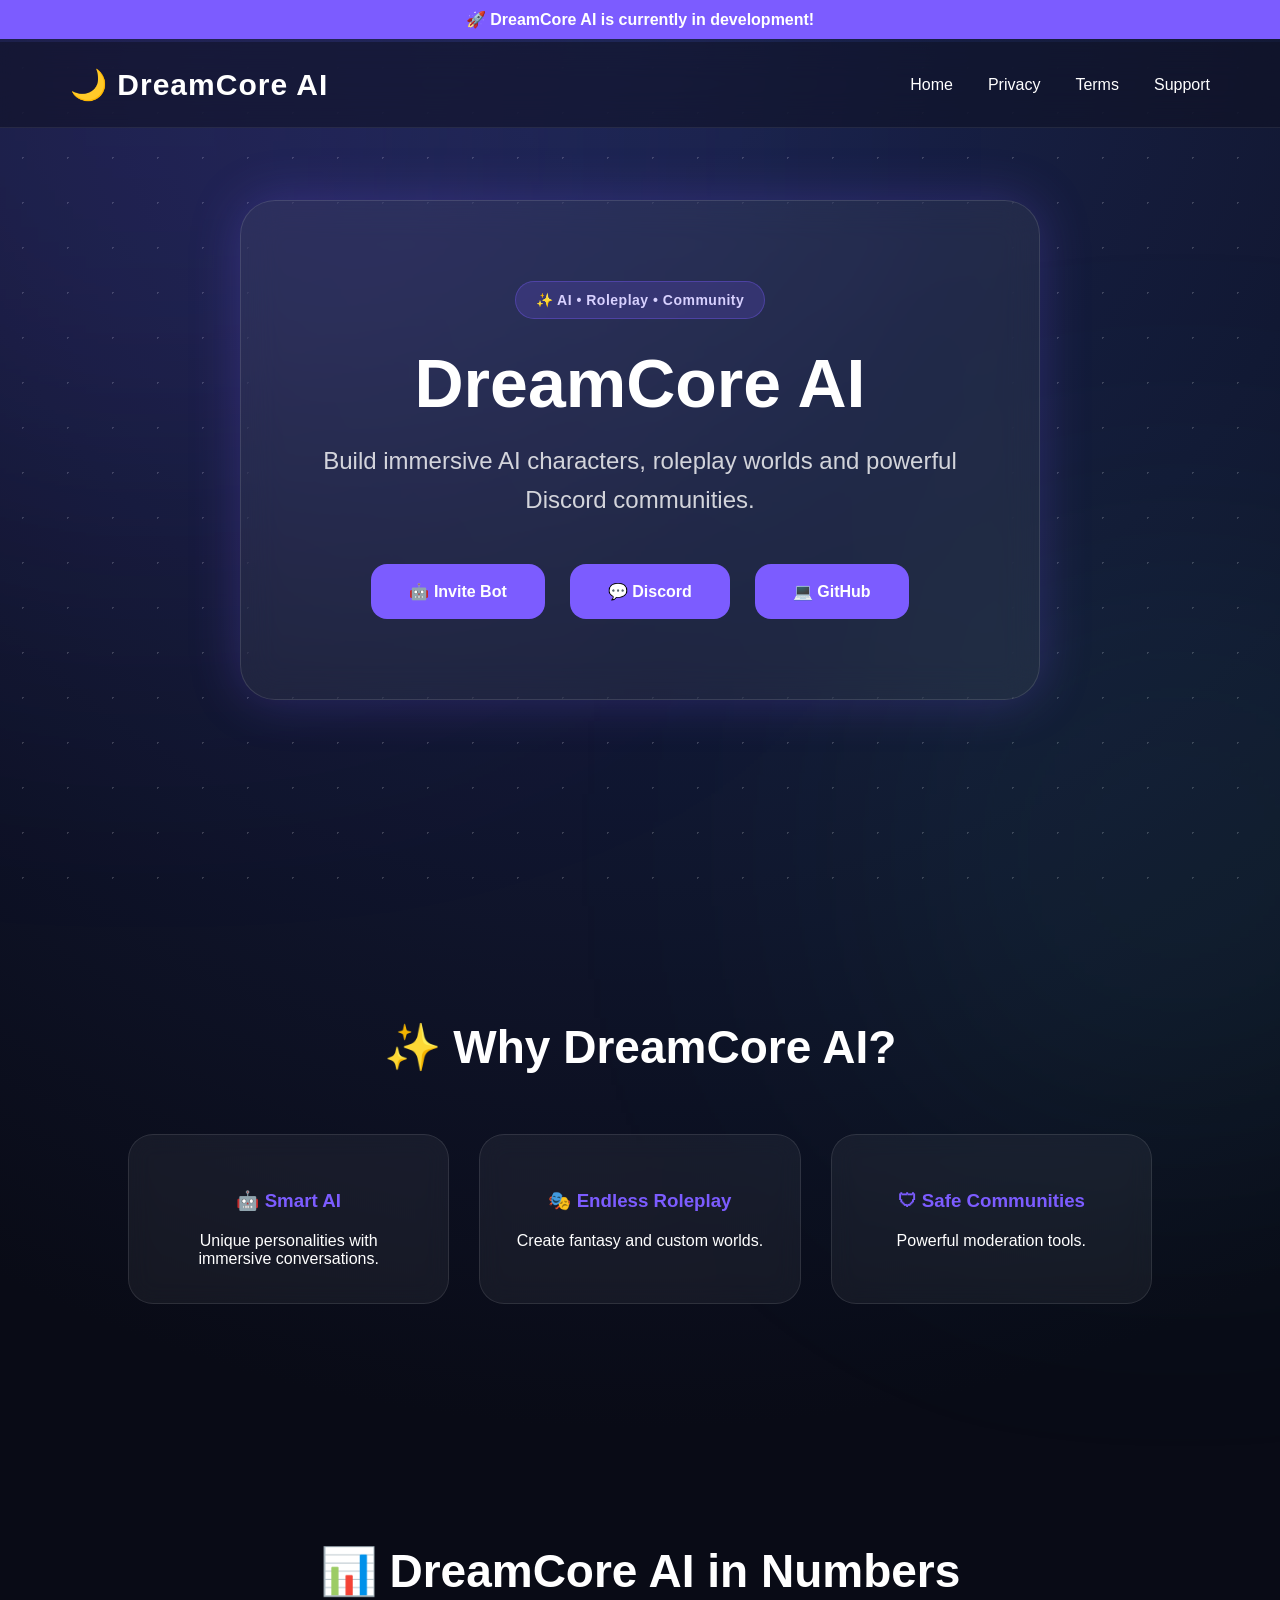
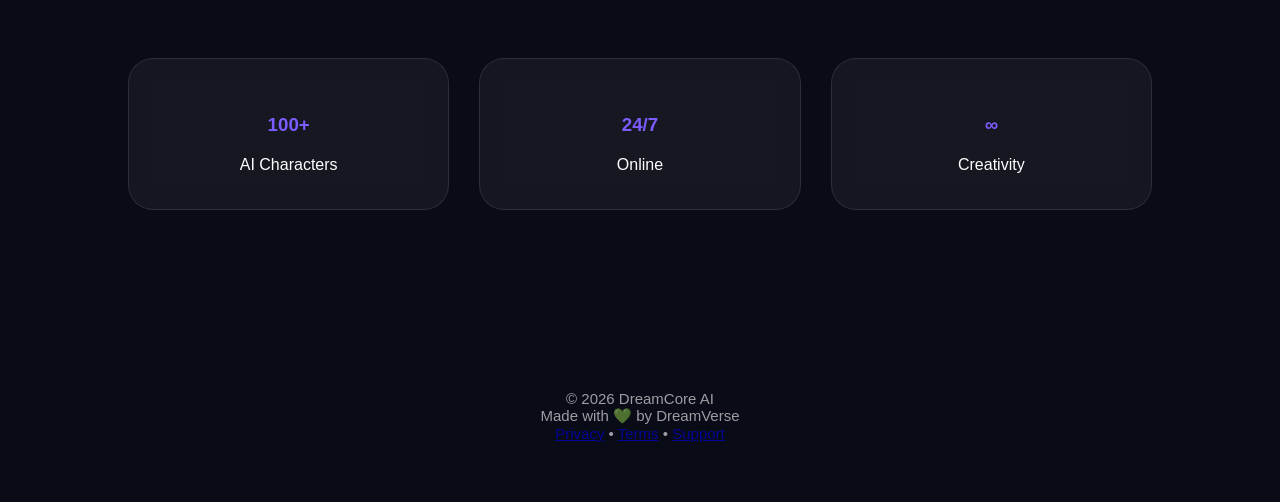
==== commit 7f581ed6: "Update index.html" ====
--- a/index.html
+++ b/index.html
@@ -5,6 +5,7 @@
     <meta charset="UTF-8">
     <meta name="viewport" content="width=device-width, initial-scale=1.0">
     <title>DreamCore AI</title>
+
     <link rel="stylesheet" href="css/style.css">
 </head>
 
@@ -35,7 +36,9 @@
 
         <div class="container">
 
-            <span class="badge">✨ AI • Roleplay • Community</span>
+            <span class="badge">
+                ✨ AI • Roleplay • Community
+            </span>
 
             <h1>DreamCore AI</h1>
 
@@ -44,9 +47,19 @@
             </p>
 
             <div class="buttons">
-                <a href="#">🤖 Invite Bot</a>
-                <a href="#">💬 Discord</a>
-                <a href="#">💻 GitHub</a>
+
+                <a href="#">
+                    🤖 Invite Bot
+                </a>
+
+                <a href="https://discord.gg/pQcDECnPD" target="_blank">
+                    💬 Discord
+                </a>
+
+                <a href="https://github.com/Minty-pooki-Lisa/dreamcore-ai" target="_blank">
+                    💻 GitHub
+                </a>
+
             </div>
 
         </div>
@@ -55,23 +68,38 @@
 
     <section class="features">
 
-        <h2>Why DreamCore AI?</h2>
+        <h2>✨ Why DreamCore AI?</h2>
 
         <div class="cards">
 
             <div class="card">
+
                 <h3>🤖 Smart AI</h3>
-                <p>Unique personalities with immersive conversations.</p>
+
+                <p>
+                    Unique personalities with immersive conversations.
+                </p>
+
             </div>
 
             <div class="card">
+
                 <h3>🎭 Endless Roleplay</h3>
-                <p>Create fantasy and custom worlds.</p>
+
+                <p>
+                    Create fantasy and custom worlds.
+                </p>
+
             </div>
 
             <div class="card">
+
                 <h3>🛡 Safe Communities</h3>
-                <p>Powerful moderation tools.</p>
+
+                <p>
+                    Powerful moderation tools.
+                </p>
+
             </div>
 
         </div>
@@ -80,7 +108,7 @@
 
     <section class="stats">
 
-        <h2>DreamCore AI in Numbers</h2>
+        <h2>📊 DreamCore AI in Numbers</h2>
 
         <div class="stats-grid">
 
@@ -107,10 +135,16 @@
 
         <p>© 2026 DreamCore AI</p>
 
-        <p>Made with 💚 for roleplayers and creators.</p>
+        <p>Made with 💚 by DreamVerse</p>
 
         <p>
-            Privacy • Terms • Support
+
+            <a href="privacy.html">Privacy</a> •
+
+            <a href="terms.html">Terms</a> •
+
+            <a href="support.html">Support</a>
+
         </p>
 
     </footer>
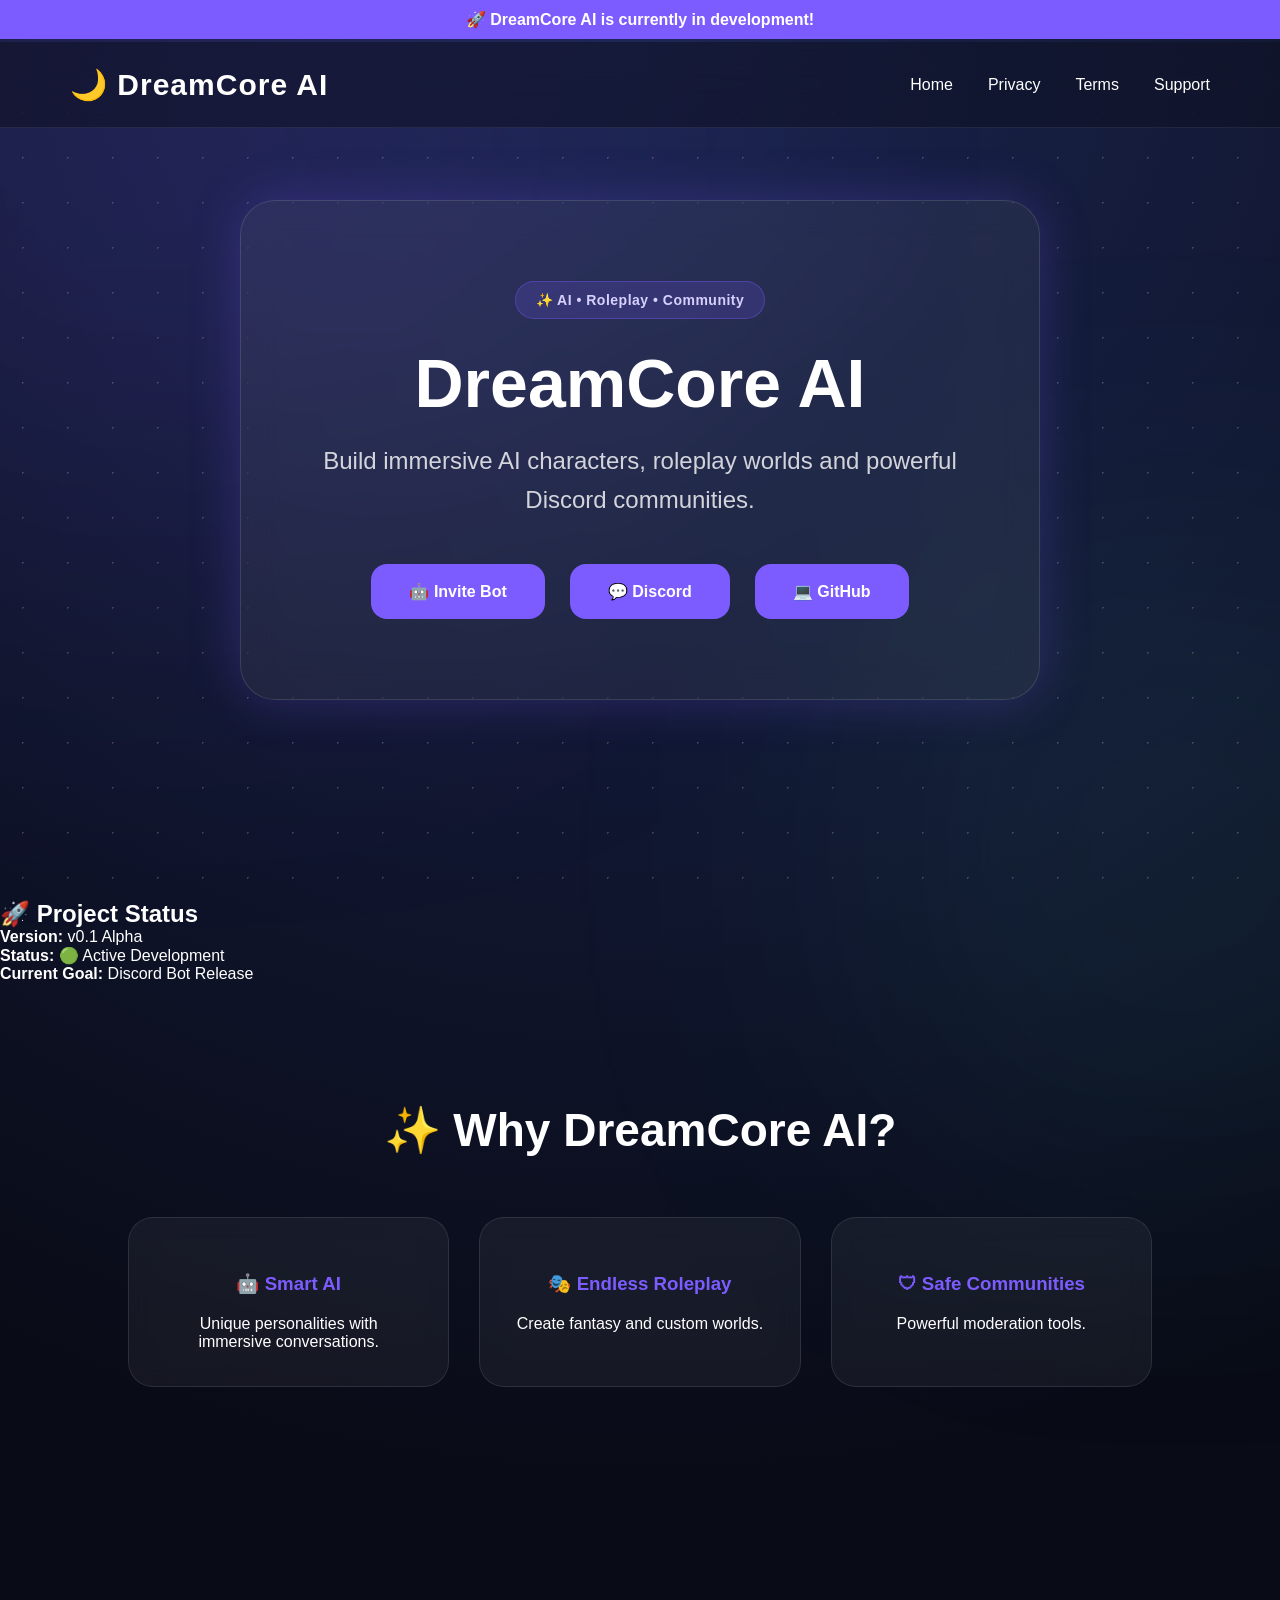
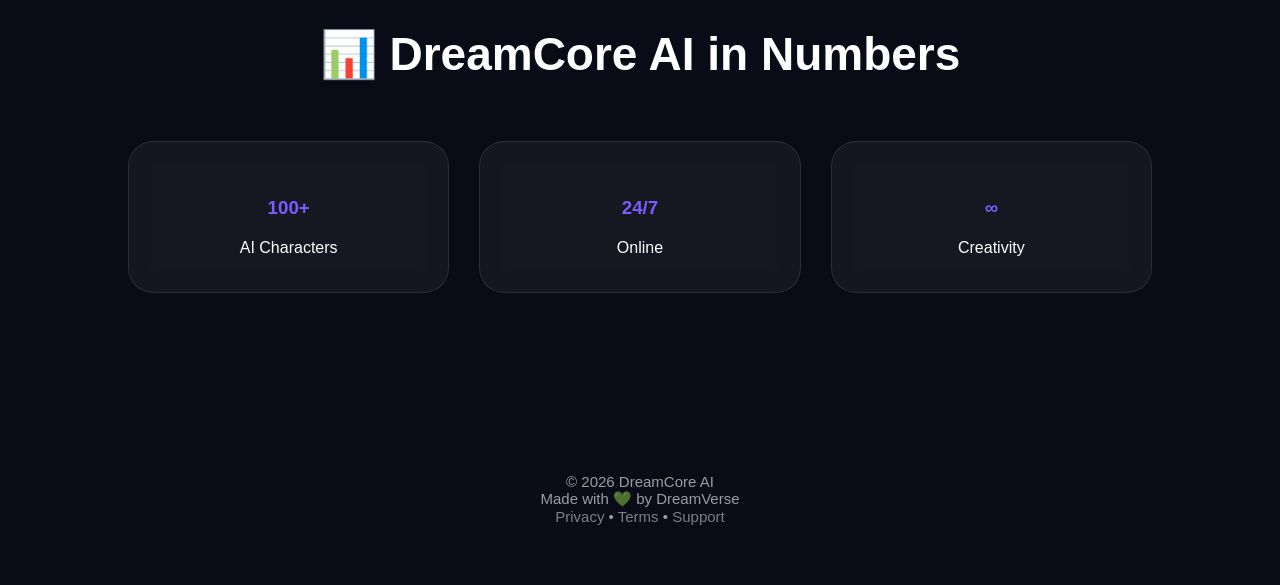
==== commit a32e571b: "Update index.html" ====
--- a/index.html
+++ b/index.html
@@ -66,6 +66,22 @@
 
     </section>
 
+    <section class="status">
+
+        <h2>🚀 Project Status</h2>
+
+        <div class="status-card">
+
+            <p><strong>Version:</strong> v0.1 Alpha</p>
+
+            <p><strong>Status:</strong> 🟢 Active Development</p>
+
+            <p><strong>Current Goal:</strong> Discord Bot Release</p>
+
+        </div>
+
+    </section>
+
     <section class="features">
 
         <h2>✨ Why DreamCore AI?</h2>
@@ -73,33 +89,18 @@
         <div class="cards">
 
             <div class="card">
-
                 <h3>🤖 Smart AI</h3>
-
-                <p>
-                    Unique personalities with immersive conversations.
-                </p>
-
+                <p>Unique personalities with immersive conversations.</p>
             </div>
 
             <div class="card">
-
                 <h3>🎭 Endless Roleplay</h3>
-
-                <p>
-                    Create fantasy and custom worlds.
-                </p>
-
+                <p>Create fantasy and custom worlds.</p>
             </div>
 
             <div class="card">
-
                 <h3>🛡 Safe Communities</h3>
-
-                <p>
-                    Powerful moderation tools.
-                </p>
-
+                <p>Powerful moderation tools.</p>
             </div>
 
         </div>
--- a/css/style.css
+++ b/css/style.css
@@ -399,3 +399,22 @@
     margin-top:42px;
 
 }
+footer a{
+
+    color:white;
+
+    text-decoration:none;
+
+    opacity:.8;
+
+    transition:.3s;
+
+}
+
+footer a:hover{
+
+    color:#7C5CFF;
+
+    opacity:1;
+
+}
